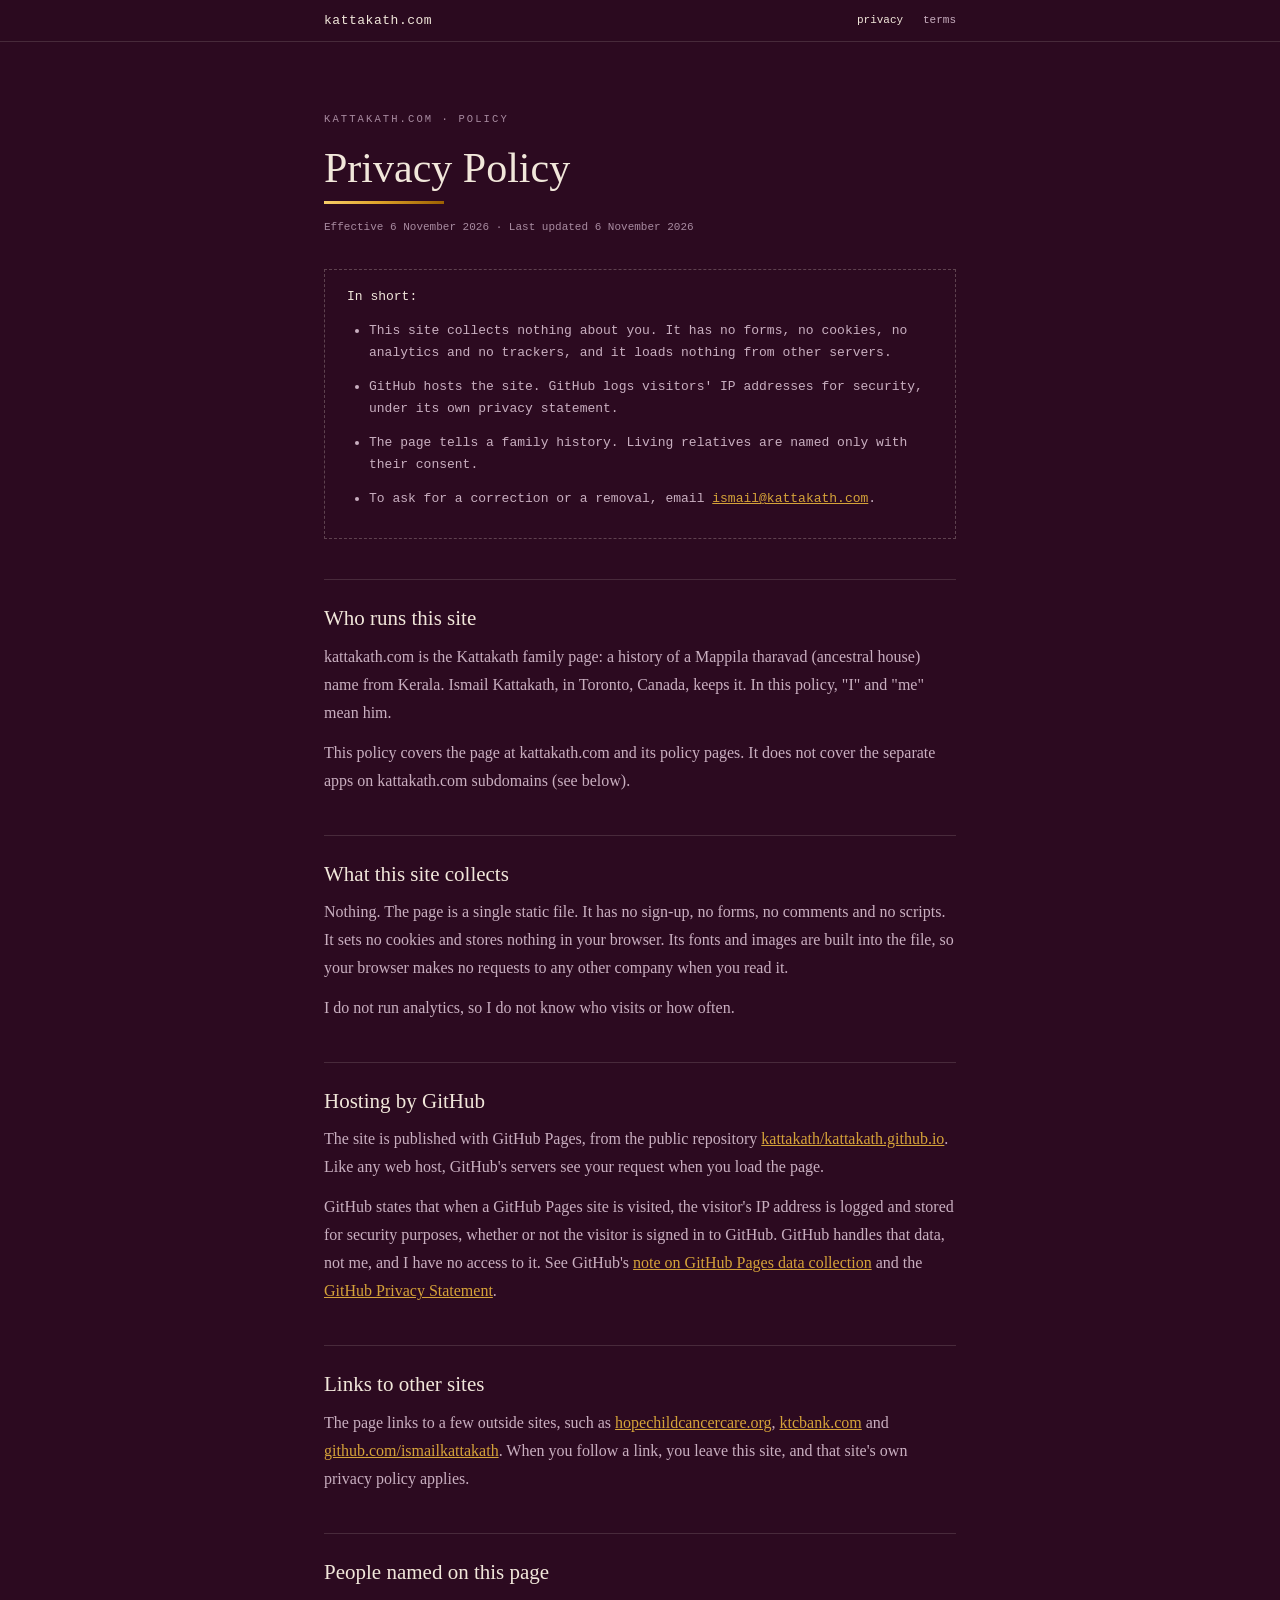
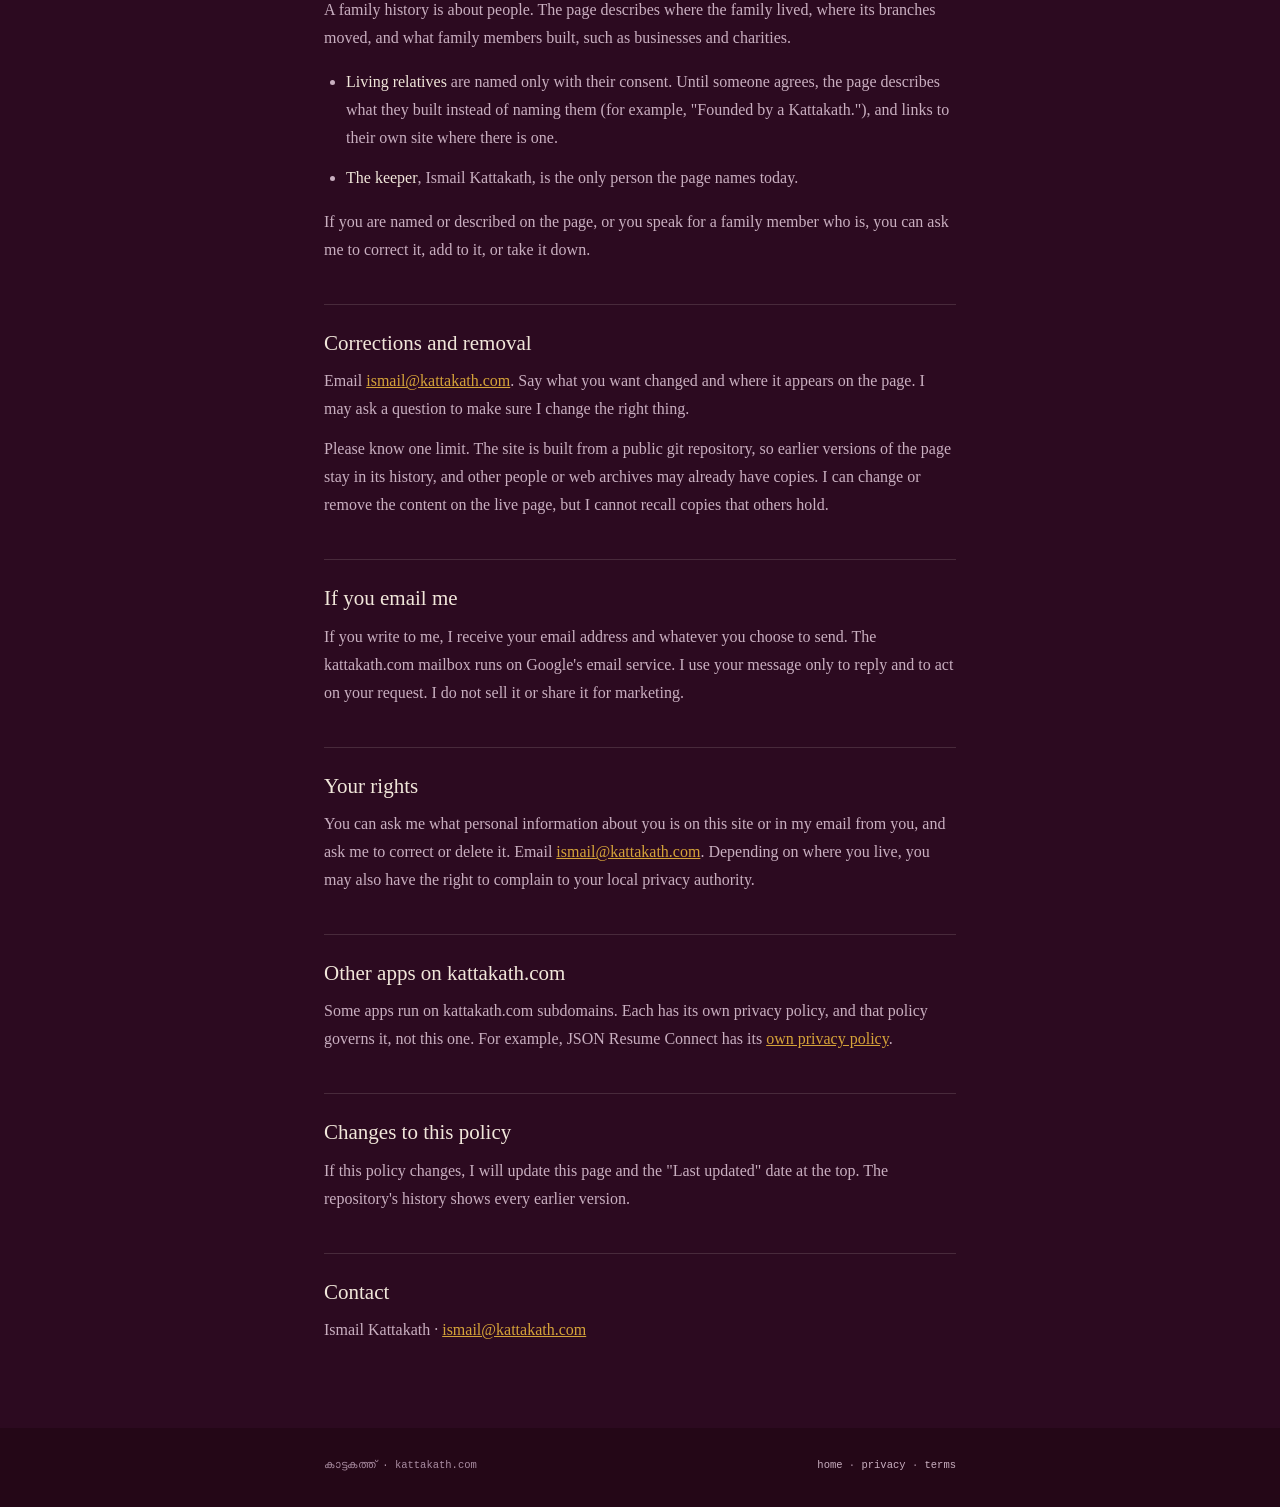
==== privacy-policy/index.html @ f1b9103e "Privacy policy and terms of service; search title and description name the family - /privacy-policy " ====
<!DOCTYPE html><html lang="en"><head><meta charset="utf-8"><meta name="viewport" content="width=device-width, initial-scale=1"><title>Privacy Policy · Kattakath</title><meta name="description" content="How kattakath.com, the Kattakath family history page, handles visitor data and information about the people it names."><link rel="canonical" href="https://kattakath.com/privacy-policy"><link rel="icon" type="image/png" href="/favicon-96x96.png" sizes="96x96"><link rel="icon" type="image/svg+xml" href="/favicon.svg"><link rel="shortcut icon" href="/favicon.ico"><link rel="stylesheet" href="/assets/legal.css"></head><body>
<nav class="nav"><div class="wrap"><a class="home" href="/">kattakath.com</a><span><a href="/privacy-policy" aria-current="page">privacy</a> &nbsp; <a href="/terms-of-service">terms</a></span></div></nav>
<main class="wrap"><div class="eyebrow">kattakath.com · policy</div><h1>Privacy Policy</h1><div class="rule"></div><p class="meta">Effective 6 November 2026 · Last updated 6 November 2026</p>

<div class="summary">
<p><strong>In short:</strong></p>
<ul>
<li>This site collects nothing about you. It has no forms, no cookies, no analytics and no trackers, and it loads nothing from other servers.</li>
<li>GitHub hosts the site. GitHub logs visitors' IP addresses for security, under its own privacy statement.</li>
<li>The page tells a family history. Living relatives are named only with their consent.</li>
<li>To ask for a correction or a removal, email <a href="mailto:ismail@kattakath.com">ismail@kattakath.com</a>.</li>
</ul>
</div>

<h2>Who runs this site</h2>
<p>kattakath.com is the Kattakath family page: a history of a Mappila tharavad (ancestral house) name from Kerala. Ismail Kattakath, in Toronto, Canada, keeps it. In this policy, "I" and "me" mean him.</p>
<p>This policy covers the page at kattakath.com and its policy pages. It does not cover the separate apps on kattakath.com subdomains (see below).</p>

<h2>What this site collects</h2>
<p>Nothing. The page is a single static file. It has no sign-up, no forms, no comments and no scripts. It sets no cookies and stores nothing in your browser. Its fonts and images are built into the file, so your browser makes no requests to any other company when you read it.</p>
<p>I do not run analytics, so I do not know who visits or how often.</p>

<h2>Hosting by GitHub</h2>
<p>The site is published with GitHub Pages, from the public repository <a href="https://github.com/kattakath/kattakath.github.io">kattakath/kattakath.github.io</a>. Like any web host, GitHub's servers see your request when you load the page.</p>
<p>GitHub states that when a GitHub Pages site is visited, the visitor's IP address is logged and stored for security purposes, whether or not the visitor is signed in to GitHub. GitHub handles that data, not me, and I have no access to it. See GitHub's <a href="https://docs.github.com/en/pages/getting-started-with-github-pages/about-github-pages#data-collection">note on GitHub Pages data collection</a> and the <a href="https://docs.github.com/en/site-policy/privacy-policies/github-general-privacy-statement">GitHub Privacy Statement</a>.</p>

<h2>Links to other sites</h2>
<p>The page links to a few outside sites, such as <a href="https://hopechildcancercare.org">hopechildcancercare.org</a>, <a href="https://ktcbank.com">ktcbank.com</a> and <a href="https://github.com/ismailkattakath">github.com/ismailkattakath</a>. When you follow a link, you leave this site, and that site's own privacy policy applies.</p>

<h2>People named on this page</h2>
<p>A family history is about people. The page describes where the family lived, where its branches moved, and what family members built, such as businesses and charities.</p>
<ul>
<li><strong>Living relatives</strong> are named only with their consent. Until someone agrees, the page describes what they built instead of naming them (for example, "Founded by a Kattakath."), and links to their own site where there is one.</li>
<li><strong>The keeper</strong>, Ismail Kattakath, is the only person the page names today.</li>
</ul>
<p>If you are named or described on the page, or you speak for a family member who is, you can ask me to correct it, add to it, or take it down.</p>

<h2>Corrections and removal</h2>
<p>Email <a href="mailto:ismail@kattakath.com">ismail@kattakath.com</a>. Say what you want changed and where it appears on the page. I may ask a question to make sure I change the right thing.</p>
<p>Please know one limit. The site is built from a public git repository, so earlier versions of the page stay in its history, and other people or web archives may already have copies. I can change or remove the content on the live page, but I cannot recall copies that others hold.</p>

<h2>If you email me</h2>
<p>If you write to me, I receive your email address and whatever you choose to send. The kattakath.com mailbox runs on Google's email service. I use your message only to reply and to act on your request. I do not sell it or share it for marketing.</p>

<h2>Your rights</h2>
<p>You can ask me what personal information about you is on this site or in my email from you, and ask me to correct or delete it. Email <a href="mailto:ismail@kattakath.com">ismail@kattakath.com</a>. Depending on where you live, you may also have the right to complain to your local privacy authority.</p>

<h2>Other apps on kattakath.com</h2>
<p>Some apps run on kattakath.com subdomains. Each has its own privacy policy, and that policy governs it, not this one. For example, JSON Resume Connect has its <a href="https://jsonresume-connect.kattakath.com/privacy/">own privacy policy</a>.</p>

<h2>Changes to this policy</h2>
<p>If this policy changes, I will update this page and the "Last updated" date at the top. The repository's history shows every earlier version.</p>

<h2>Contact</h2>
<p>Ismail Kattakath · <a href="mailto:ismail@kattakath.com">ismail@kattakath.com</a></p>
</main>
<footer><div class="wrap"><span>കാട്ടകത്ത് · kattakath.com</span><span><a href="/">home</a> · <a href="/privacy-policy">privacy</a> · <a href="/terms-of-service">terms</a></span></div></footer></body></html>
---- assets/legal.css ----
/* Shared style for the legal pages (/privacy-policy, /terms-of-service).
   Tokens copied from index.html :root — keep the two in step.
   No web fonts here: index.html inlines its own; these pages fall back to
   system serif/mono so they stay small. */
:root{--ground:#2c0a20;--band:#360e28;--footer:#240717;--ivory:#f1e7da;--body:#c9afc0;--muted:#a88ba0;--hairline:hsla(34,45%,90%,.14);--gold:#d5a339;--gold-bright:#e9bc55;--grad-gold:linear-gradient(135deg,#f7cf6a,#dfa32b 45%,#9a5f00);--font-serif:"Spectral",Georgia,"Times New Roman",serif;--font-mono:"IBM Plex Mono",ui-monospace,Menlo,Consolas,monospace;--pad-x:clamp(16px,5vw,64px)}
*{box-sizing:border-box}
html,body{margin:0}
body{background:var(--ground);color:var(--body);font:400 16px/1.75 var(--font-serif);-webkit-font-smoothing:antialiased}
a{color:var(--gold)}a:hover{color:var(--gold-bright)}
.wrap{max-width:760px;margin:0 auto;padding-left:var(--pad-x);padding-right:var(--pad-x)}
.nav{border-bottom:1px solid var(--hairline);background:rgba(44,10,32,.9)}
.nav .wrap{display:flex;flex-wrap:wrap;gap:12px 24px;justify-content:space-between;align-items:center;padding-top:14px;padding-bottom:14px;font:400 11px/1 var(--font-mono)}
.nav a{color:var(--body);text-decoration:none}.nav a:hover,.nav a[aria-current=page]{color:var(--ivory)}
.nav .home{color:var(--ivory);font-size:13px;letter-spacing:.04em}
main{padding-top:clamp(36px,6vw,72px);padding-bottom:clamp(36px,6vw,72px)}
.eyebrow{font:400 10.5px/1 var(--font-mono);letter-spacing:.2em;color:var(--muted);text-transform:uppercase}
h1{font:500 clamp(30px,5vw,42px)/1.2 var(--font-serif);color:var(--ivory);margin:18px 0 8px}
.rule{height:3px;width:120px;background:var(--grad-gold);margin:0 0 14px}
.meta{font:400 11px/1.7 var(--font-mono);color:var(--muted);margin:0 0 32px}
h2{font:500 21px/1.35 var(--font-serif);color:var(--ivory);margin:40px 0 10px;padding-top:24px;border-top:1px solid var(--hairline)}
p,li{margin:0 0 12px}ul{padding-left:22px}
strong{color:var(--ivory);font-weight:500}
code{font:400 13px/1 var(--font-mono);color:var(--ivory)}
.summary{border:1px dashed hsla(34,45%,90%,.25);padding:16px 22px;font:400 13px/1.7 var(--font-mono);color:var(--body)}
.summary ul{margin:8px 0 0}
footer{background:var(--footer);font:400 10.5px/1.8 var(--font-mono);color:var(--muted)}
footer .wrap{padding-top:28px;padding-bottom:32px;display:flex;flex-wrap:wrap;gap:12px 22px;justify-content:space-between}
footer a{color:var(--body);text-decoration:none}footer a:hover{color:var(--ivory)}
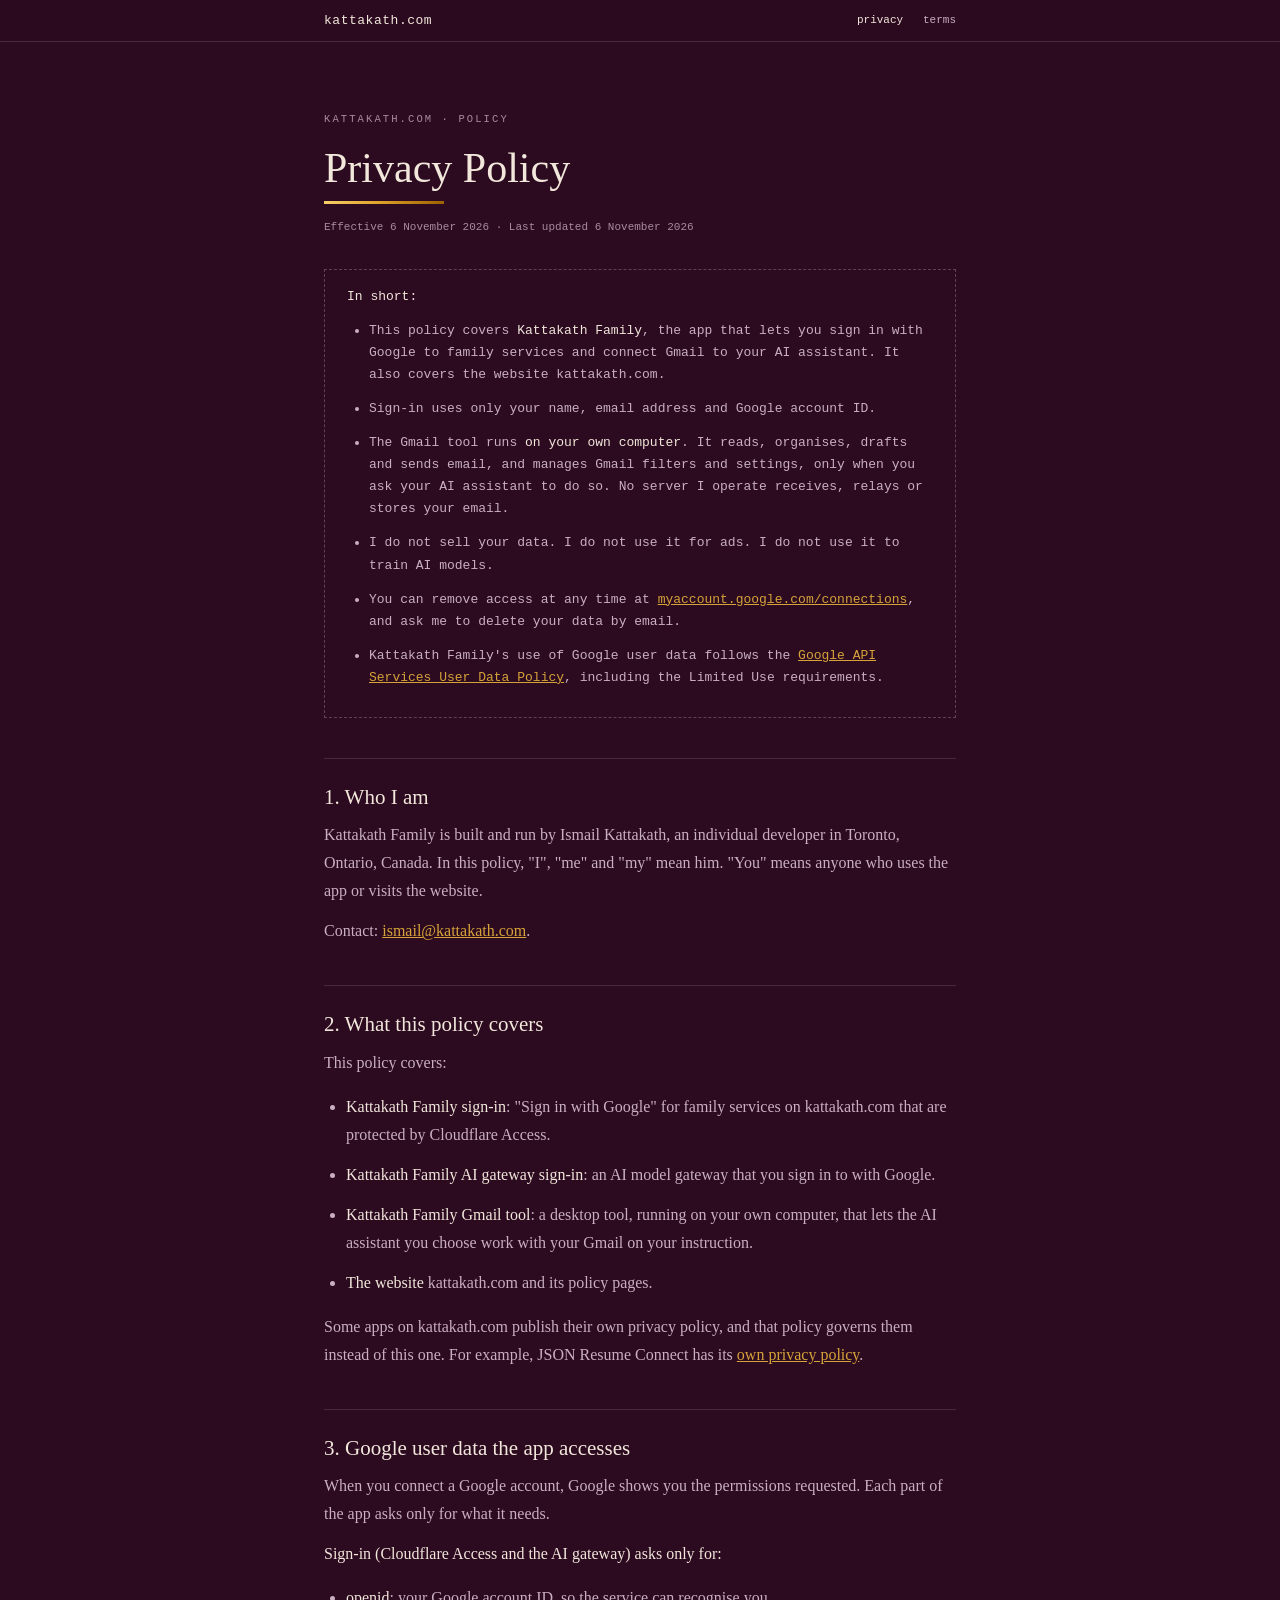
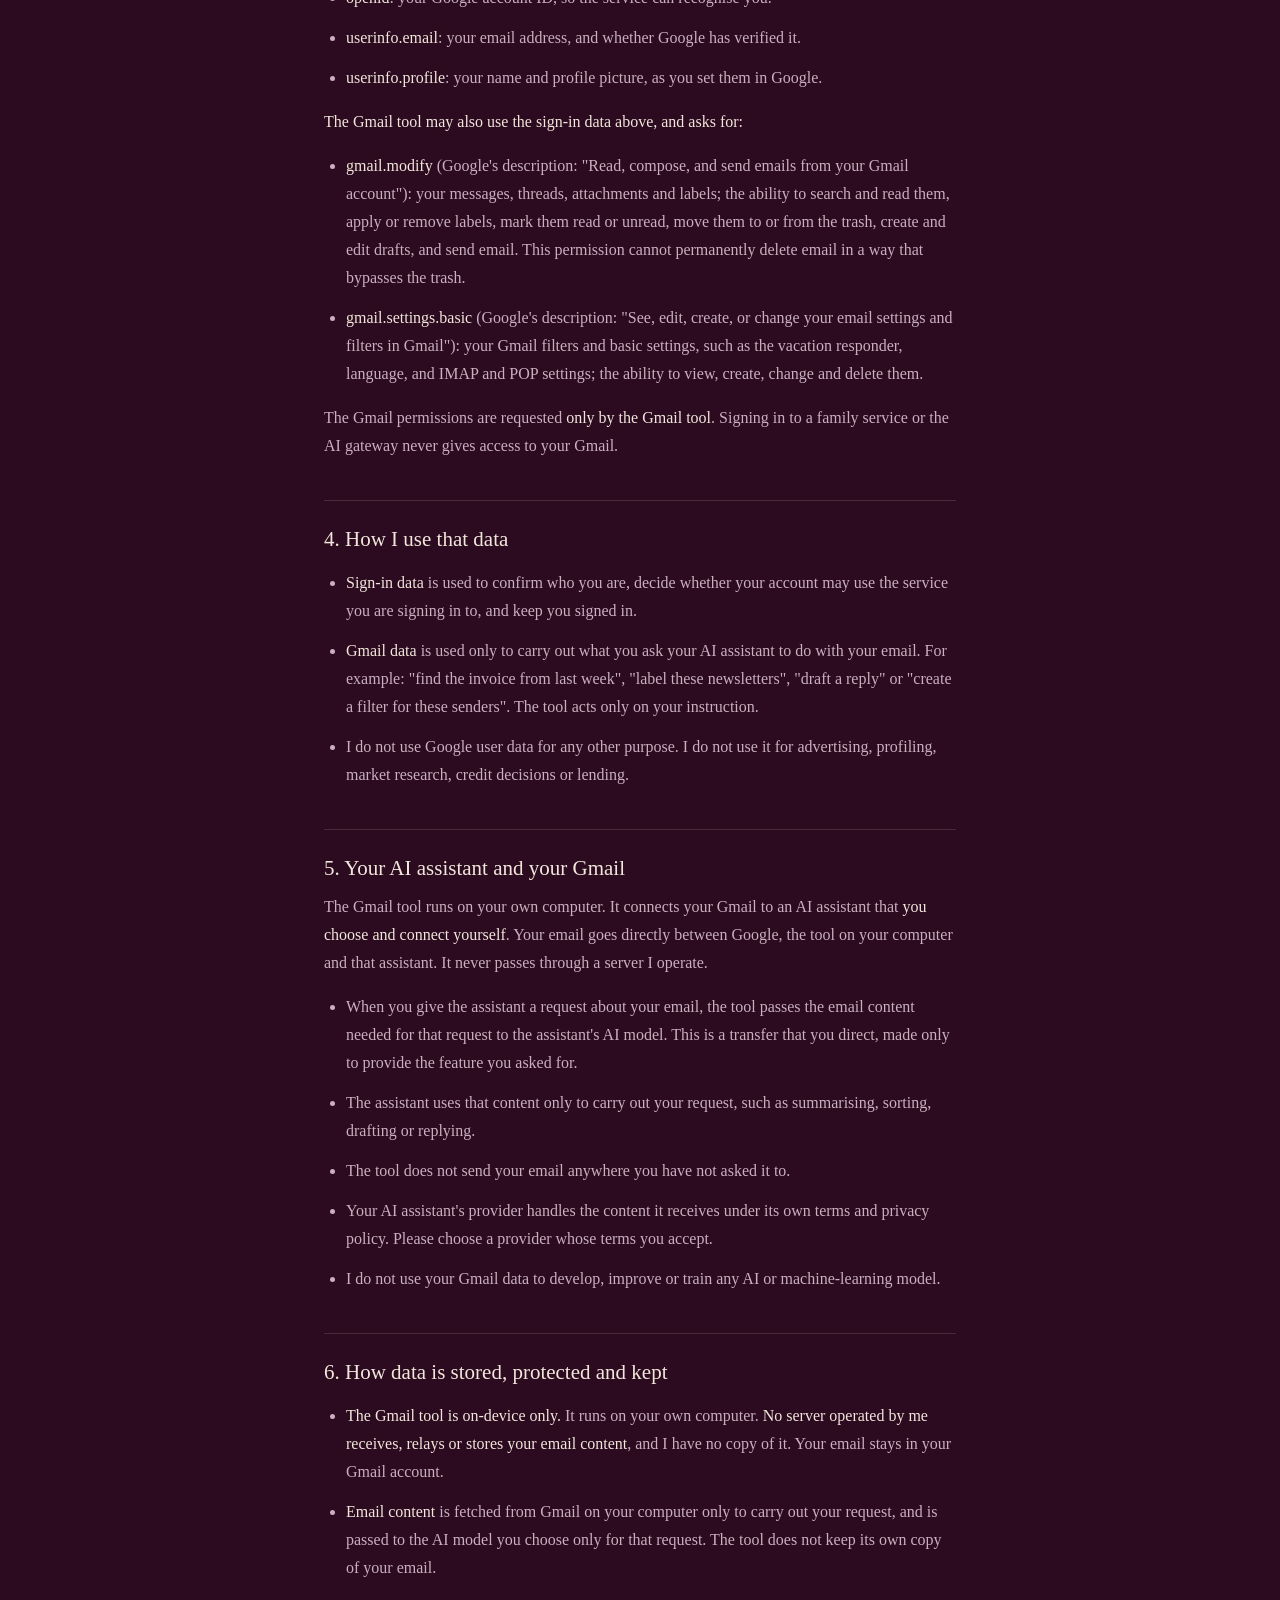
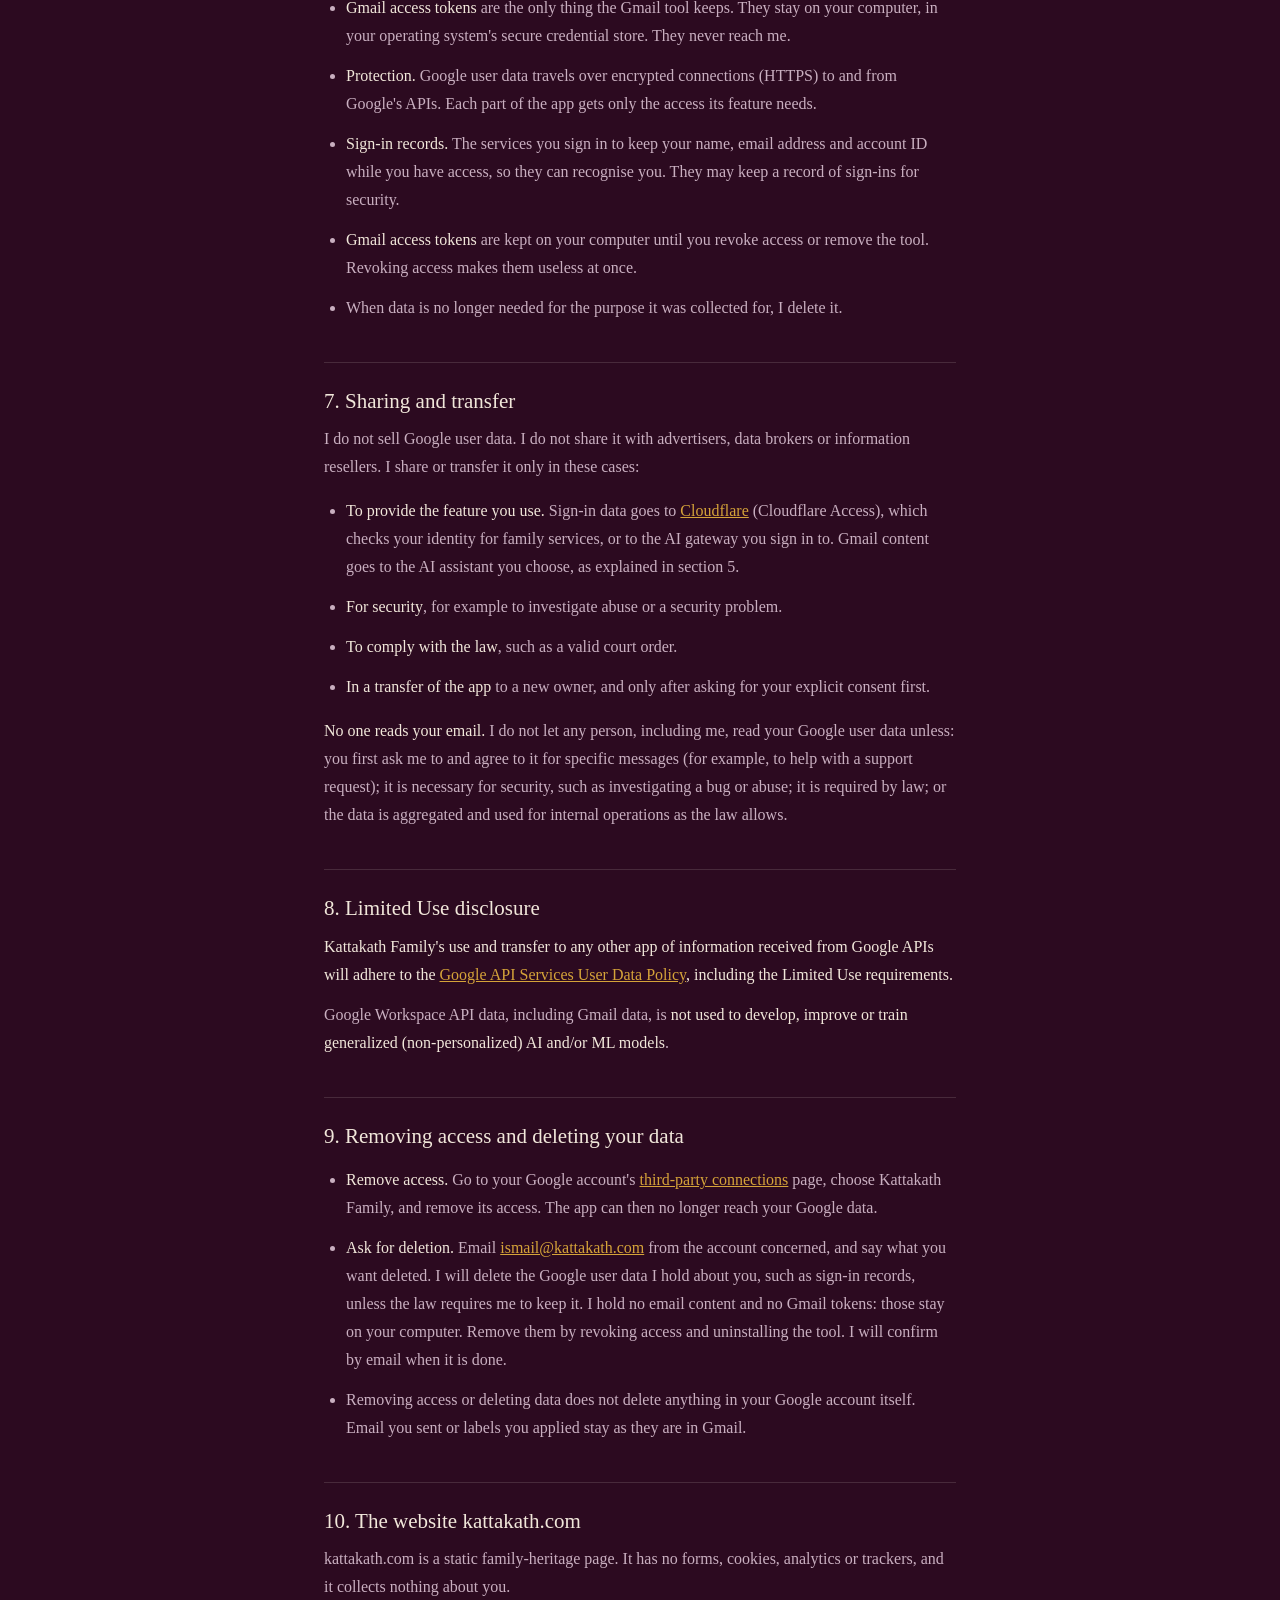
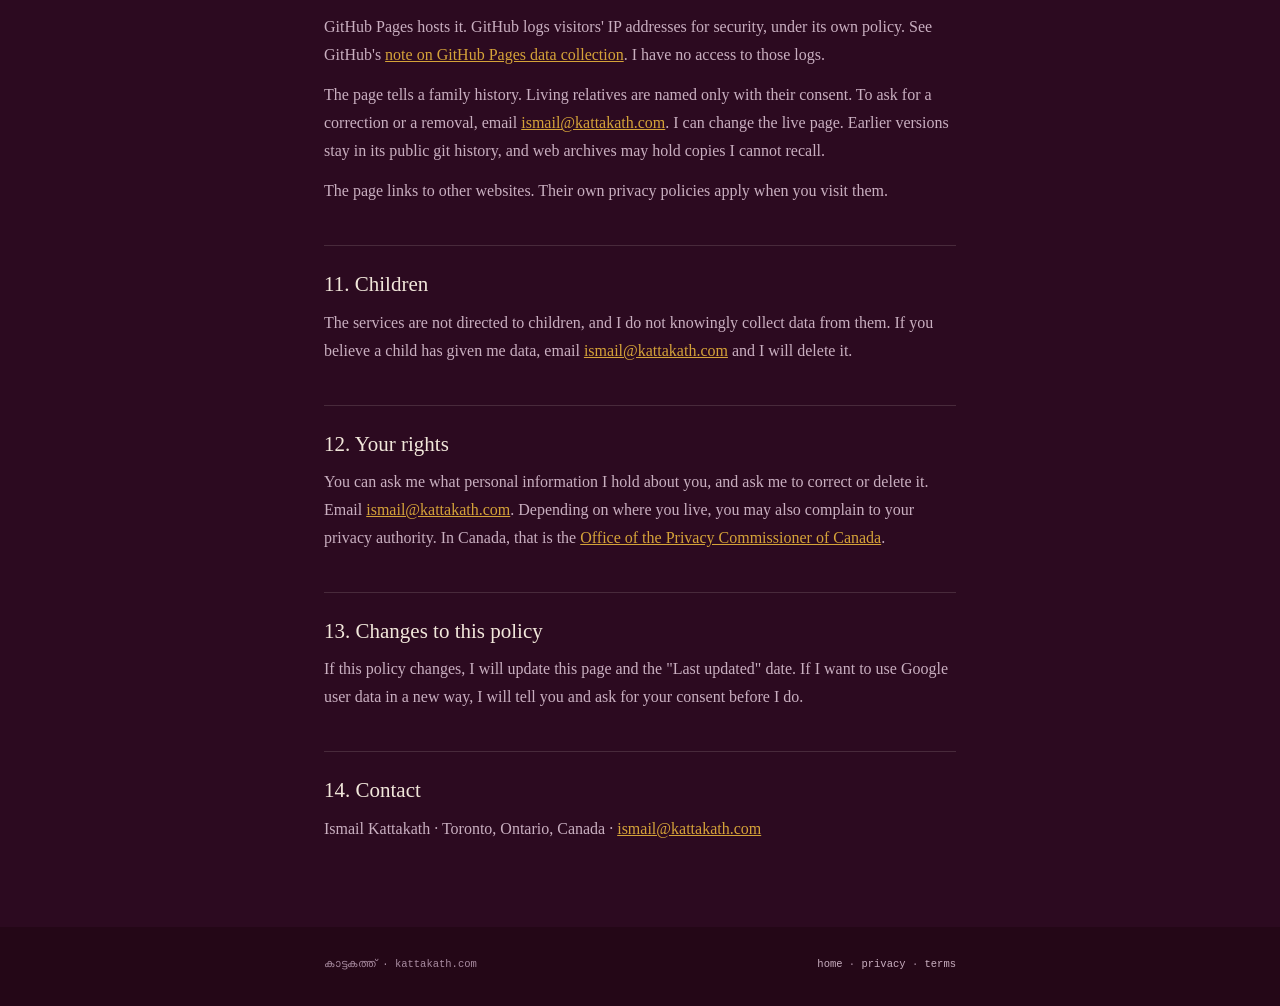
==== commit fbfe5eaa: "OAuth-ready privacy and terms; site-name SEO; research corrections - privacy-policy, terms-of-servic" ====
--- a/privacy-policy/index.html
+++ b/privacy-policy/index.html
@@ -1,57 +1,113 @@
-<!DOCTYPE html><html lang="en"><head><meta charset="utf-8"><meta name="viewport" content="width=device-width, initial-scale=1"><title>Privacy Policy · Kattakath</title><meta name="description" content="How kattakath.com, the Kattakath family history page, handles visitor data and information about the people it names."><link rel="canonical" href="https://kattakath.com/privacy-policy"><link rel="icon" type="image/png" href="/favicon-96x96.png" sizes="96x96"><link rel="icon" type="image/svg+xml" href="/favicon.svg"><link rel="shortcut icon" href="/favicon.ico"><link rel="stylesheet" href="/assets/legal.css"></head><body>
+<!DOCTYPE html><html lang="en"><head><meta charset="utf-8"><meta name="viewport" content="width=device-width, initial-scale=1"><title>Privacy Policy · Kattakath</title><meta name="description" content="Privacy Policy for Kattakath Family: what Google user data its sign-in and Gmail tools access, how that data is used, stored, shared and deleted, and how kattakath.com handles visitors."><link rel="canonical" href="https://kattakath.com/privacy-policy/"><link rel="icon" type="image/png" href="/favicon-96x96.png" sizes="96x96"><link rel="icon" type="image/svg+xml" href="/favicon.svg"><link rel="shortcut icon" href="/favicon.ico"><link rel="stylesheet" href="/assets/legal.css"></head><body>
 <nav class="nav"><div class="wrap"><a class="home" href="/">kattakath.com</a><span><a href="/privacy-policy" aria-current="page">privacy</a> &nbsp; <a href="/terms-of-service">terms</a></span></div></nav>
 <main class="wrap"><div class="eyebrow">kattakath.com · policy</div><h1>Privacy Policy</h1><div class="rule"></div><p class="meta">Effective 6 November 2026 · Last updated 6 November 2026</p>
 
 <div class="summary">
 <p><strong>In short:</strong></p>
 <ul>
-<li>This site collects nothing about you. It has no forms, no cookies, no analytics and no trackers, and it loads nothing from other servers.</li>
-<li>GitHub hosts the site. GitHub logs visitors' IP addresses for security, under its own privacy statement.</li>
-<li>The page tells a family history. Living relatives are named only with their consent.</li>
-<li>To ask for a correction or a removal, email <a href="mailto:ismail@kattakath.com">ismail@kattakath.com</a>.</li>
+<li>This policy covers <strong>Kattakath Family</strong>, the app that lets you sign in with Google to family services and connect Gmail to your AI assistant. It also covers the website kattakath.com.</li>
+<li>Sign-in uses only your name, email address and Google account ID.</li>
+<li>The Gmail tool runs <strong>on your own computer</strong>. It reads, organises, drafts and sends email, and manages Gmail filters and settings, only when you ask your AI assistant to do so. No server I operate receives, relays or stores your email.</li>
+<li>I do not sell your data. I do not use it for ads. I do not use it to train AI models.</li>
+<li>You can remove access at any time at <a href="https://myaccount.google.com/connections">myaccount.google.com/connections</a>, and ask me to delete your data by email.</li>
+<li>Kattakath Family's use of Google user data follows the <a href="https://developers.google.com/terms/api-services-user-data-policy">Google API Services User Data Policy</a>, including the Limited Use requirements.</li>
 </ul>
 </div>
 
-<h2>Who runs this site</h2>
-<p>kattakath.com is the Kattakath family page: a history of a Mappila tharavad (ancestral house) name from Kerala. Ismail Kattakath, in Toronto, Canada, keeps it. In this policy, "I" and "me" mean him.</p>
-<p>This policy covers the page at kattakath.com and its policy pages. It does not cover the separate apps on kattakath.com subdomains (see below).</p>
+<h2>1. Who I am</h2>
+<p>Kattakath Family is built and run by Ismail Kattakath, an individual developer in Toronto, Ontario, Canada. In this policy, "I", "me" and "my" mean him. "You" means anyone who uses the app or visits the website.</p>
+<p>Contact: <a href="mailto:ismail@kattakath.com">ismail@kattakath.com</a>.</p>
 
-<h2>What this site collects</h2>
-<p>Nothing. The page is a single static file. It has no sign-up, no forms, no comments and no scripts. It sets no cookies and stores nothing in your browser. Its fonts and images are built into the file, so your browser makes no requests to any other company when you read it.</p>
-<p>I do not run analytics, so I do not know who visits or how often.</p>
+<h2>2. What this policy covers</h2>
+<p>This policy covers:</p>
+<ul>
+<li><strong>Kattakath Family sign-in</strong>: "Sign in with Google" for family services on kattakath.com that are protected by Cloudflare Access.</li>
+<li><strong>Kattakath Family AI gateway sign-in</strong>: an AI model gateway that you sign in to with Google.</li>
+<li><strong>Kattakath Family Gmail tool</strong>: a desktop tool, running on your own computer, that lets the AI assistant you choose work with your Gmail on your instruction.</li>
+<li><strong>The website</strong> kattakath.com and its policy pages.</li>
+</ul>
+<p>Some apps on kattakath.com publish their own privacy policy, and that policy governs them instead of this one. For example, JSON Resume Connect has its <a href="https://jsonresume-connect.kattakath.com/privacy/">own privacy policy</a>.</p>
 
-<h2>Hosting by GitHub</h2>
-<p>The site is published with GitHub Pages, from the public repository <a href="https://github.com/kattakath/kattakath.github.io">kattakath/kattakath.github.io</a>. Like any web host, GitHub's servers see your request when you load the page.</p>
-<p>GitHub states that when a GitHub Pages site is visited, the visitor's IP address is logged and stored for security purposes, whether or not the visitor is signed in to GitHub. GitHub handles that data, not me, and I have no access to it. See GitHub's <a href="https://docs.github.com/en/pages/getting-started-with-github-pages/about-github-pages#data-collection">note on GitHub Pages data collection</a> and the <a href="https://docs.github.com/en/site-policy/privacy-policies/github-general-privacy-statement">GitHub Privacy Statement</a>.</p>
+<h2>3. Google user data the app accesses</h2>
+<p>When you connect a Google account, Google shows you the permissions requested. Each part of the app asks only for what it needs.</p>
+<p><strong>Sign-in (Cloudflare Access and the AI gateway) asks only for:</strong></p>
+<ul>
+<li><strong>openid</strong>: your Google account ID, so the service can recognise you.</li>
+<li><strong>userinfo.email</strong>: your email address, and whether Google has verified it.</li>
+<li><strong>userinfo.profile</strong>: your name and profile picture, as you set them in Google.</li>
+</ul>
+<p><strong>The Gmail tool may also use the sign-in data above, and asks for:</strong></p>
+<ul>
+<li><strong>gmail.modify</strong> (Google's description: "Read, compose, and send emails from your Gmail account"): your messages, threads, attachments and labels; the ability to search and read them, apply or remove labels, mark them read or unread, move them to or from the trash, create and edit drafts, and send email. This permission cannot permanently delete email in a way that bypasses the trash.</li>
+<li><strong>gmail.settings.basic</strong> (Google's description: "See, edit, create, or change your email settings and filters in Gmail"): your Gmail filters and basic settings, such as the vacation responder, language, and IMAP and POP settings; the ability to view, create, change and delete them.</li>
+</ul>
+<p>The Gmail permissions are requested <strong>only by the Gmail tool</strong>. Signing in to a family service or the AI gateway never gives access to your Gmail.</p>
 
-<h2>Links to other sites</h2>
-<p>The page links to a few outside sites, such as <a href="https://hopechildcancercare.org">hopechildcancercare.org</a>, <a href="https://ktcbank.com">ktcbank.com</a> and <a href="https://github.com/ismailkattakath">github.com/ismailkattakath</a>. When you follow a link, you leave this site, and that site's own privacy policy applies.</p>
+<h2>4. How I use that data</h2>
+<ul>
+<li><strong>Sign-in data</strong> is used to confirm who you are, decide whether your account may use the service you are signing in to, and keep you signed in.</li>
+<li><strong>Gmail data</strong> is used only to carry out what you ask your AI assistant to do with your email. For example: "find the invoice from last week", "label these newsletters", "draft a reply" or "create a filter for these senders". The tool acts only on your instruction.</li>
+<li>I do not use Google user data for any other purpose. I do not use it for advertising, profiling, market research, credit decisions or lending.</li>
+</ul>
 
-<h2>People named on this page</h2>
-<p>A family history is about people. The page describes where the family lived, where its branches moved, and what family members built, such as businesses and charities.</p>
+<h2>5. Your AI assistant and your Gmail</h2>
+<p>The Gmail tool runs on your own computer. It connects your Gmail to an AI assistant that <strong>you choose and connect yourself</strong>. Your email goes directly between Google, the tool on your computer and that assistant. It never passes through a server I operate.</p>
 <ul>
-<li><strong>Living relatives</strong> are named only with their consent. Until someone agrees, the page describes what they built instead of naming them (for example, "Founded by a Kattakath."), and links to their own site where there is one.</li>
-<li><strong>The keeper</strong>, Ismail Kattakath, is the only person the page names today.</li>
+<li>When you give the assistant a request about your email, the tool passes the email content needed for that request to the assistant's AI model. This is a transfer that you direct, made only to provide the feature you asked for.</li>
+<li>The assistant uses that content only to carry out your request, such as summarising, sorting, drafting or replying.</li>
+<li>The tool does not send your email anywhere you have not asked it to.</li>
+<li>Your AI assistant's provider handles the content it receives under its own terms and privacy policy. Please choose a provider whose terms you accept.</li>
+<li>I do not use your Gmail data to develop, improve or train any AI or machine-learning model.</li>
 </ul>
-<p>If you are named or described on the page, or you speak for a family member who is, you can ask me to correct it, add to it, or take it down.</p>
 
-<h2>Corrections and removal</h2>
-<p>Email <a href="mailto:ismail@kattakath.com">ismail@kattakath.com</a>. Say what you want changed and where it appears on the page. I may ask a question to make sure I change the right thing.</p>
-<p>Please know one limit. The site is built from a public git repository, so earlier versions of the page stay in its history, and other people or web archives may already have copies. I can change or remove the content on the live page, but I cannot recall copies that others hold.</p>
+<h2>6. How data is stored, protected and kept</h2>
+<ul>
+<li><strong>The Gmail tool is on-device only.</strong> It runs on your own computer. <strong>No server operated by me receives, relays or stores your email content</strong>, and I have no copy of it. Your email stays in your Gmail account.</li>
+<li><strong>Email content</strong> is fetched from Gmail on your computer only to carry out your request, and is passed to the AI model you choose only for that request. The tool does not keep its own copy of your email.</li>
+<li><strong>Gmail access tokens</strong> are the only thing the Gmail tool keeps. They stay on your computer, in your operating system's secure credential store. They never reach me.</li>
+<li><strong>Protection.</strong> Google user data travels over encrypted connections (HTTPS) to and from Google's APIs. Each part of the app gets only the access its feature needs.</li>
+<li><strong>Sign-in records.</strong> The services you sign in to keep your name, email address and account ID while you have access, so they can recognise you. They may keep a record of sign-ins for security.</li>
+<li><strong>Gmail access tokens</strong> are kept on your computer until you revoke access or remove the tool. Revoking access makes them useless at once.</li>
+<li>When data is no longer needed for the purpose it was collected for, I delete it.</li>
+</ul>
 
-<h2>If you email me</h2>
-<p>If you write to me, I receive your email address and whatever you choose to send. The kattakath.com mailbox runs on Google's email service. I use your message only to reply and to act on your request. I do not sell it or share it for marketing.</p>
+<h2>7. Sharing and transfer</h2>
+<p>I do not sell Google user data. I do not share it with advertisers, data brokers or information resellers. I share or transfer it only in these cases:</p>
+<ul>
+<li><strong>To provide the feature you use.</strong> Sign-in data goes to <a href="https://www.cloudflare.com/privacypolicy/">Cloudflare</a> (Cloudflare Access), which checks your identity for family services, or to the AI gateway you sign in to. Gmail content goes to the AI assistant you choose, as explained in section 5.</li>
+<li><strong>For security</strong>, for example to investigate abuse or a security problem.</li>
+<li><strong>To comply with the law</strong>, such as a valid court order.</li>
+<li><strong>In a transfer of the app</strong> to a new owner, and only after asking for your explicit consent first.</li>
+</ul>
+<p><strong>No one reads your email.</strong> I do not let any person, including me, read your Google user data unless: you first ask me to and agree to it for specific messages (for example, to help with a support request); it is necessary for security, such as investigating a bug or abuse; it is required by law; or the data is aggregated and used for internal operations as the law allows.</p>
 
-<h2>Your rights</h2>
-<p>You can ask me what personal information about you is on this site or in my email from you, and ask me to correct or delete it. Email <a href="mailto:ismail@kattakath.com">ismail@kattakath.com</a>. Depending on where you live, you may also have the right to complain to your local privacy authority.</p>
+<h2>8. Limited Use disclosure</h2>
+<p><strong>Kattakath Family's use and transfer to any other app of information received from Google APIs will adhere to the <a href="https://developers.google.com/terms/api-services-user-data-policy">Google API Services User Data Policy</a>, including the Limited Use requirements.</strong></p>
+<p>Google Workspace API data, including Gmail data, is <strong>not used to develop, improve or train generalized (non-personalized) AI and/or ML models</strong>.</p>
 
-<h2>Other apps on kattakath.com</h2>
-<p>Some apps run on kattakath.com subdomains. Each has its own privacy policy, and that policy governs it, not this one. For example, JSON Resume Connect has its <a href="https://jsonresume-connect.kattakath.com/privacy/">own privacy policy</a>.</p>
+<h2>9. Removing access and deleting your data</h2>
+<ul>
+<li><strong>Remove access.</strong> Go to your Google account's <a href="https://myaccount.google.com/connections">third-party connections</a> page, choose Kattakath Family, and remove its access. The app can then no longer reach your Google data.</li>
+<li><strong>Ask for deletion.</strong> Email <a href="mailto:ismail@kattakath.com">ismail@kattakath.com</a> from the account concerned, and say what you want deleted. I will delete the Google user data I hold about you, such as sign-in records, unless the law requires me to keep it. I hold no email content and no Gmail tokens: those stay on your computer. Remove them by revoking access and uninstalling the tool. I will confirm by email when it is done.</li>
+<li>Removing access or deleting data does not delete anything in your Google account itself. Email you sent or labels you applied stay as they are in Gmail.</li>
+</ul>
 
-<h2>Changes to this policy</h2>
-<p>If this policy changes, I will update this page and the "Last updated" date at the top. The repository's history shows every earlier version.</p>
+<h2>10. The website kattakath.com</h2>
+<p>kattakath.com is a static family-heritage page. It has no forms, cookies, analytics or trackers, and it collects nothing about you.</p>
+<p>GitHub Pages hosts it. GitHub logs visitors' IP addresses for security, under its own policy. See GitHub's <a href="https://docs.github.com/en/pages/getting-started-with-github-pages/about-github-pages#data-collection">note on GitHub Pages data collection</a>. I have no access to those logs.</p>
+<p>The page tells a family history. Living relatives are named only with their consent. To ask for a correction or a removal, email <a href="mailto:ismail@kattakath.com">ismail@kattakath.com</a>. I can change the live page. Earlier versions stay in its public git history, and web archives may hold copies I cannot recall.</p>
+<p>The page links to other websites. Their own privacy policies apply when you visit them.</p>
 
-<h2>Contact</h2>
-<p>Ismail Kattakath · <a href="mailto:ismail@kattakath.com">ismail@kattakath.com</a></p>
+<h2>11. Children</h2>
+<p>The services are not directed to children, and I do not knowingly collect data from them. If you believe a child has given me data, email <a href="mailto:ismail@kattakath.com">ismail@kattakath.com</a> and I will delete it.</p>
+
+<h2>12. Your rights</h2>
+<p>You can ask me what personal information I hold about you, and ask me to correct or delete it. Email <a href="mailto:ismail@kattakath.com">ismail@kattakath.com</a>. Depending on where you live, you may also complain to your privacy authority. In Canada, that is the <a href="https://www.priv.gc.ca/en/">Office of the Privacy Commissioner of Canada</a>.</p>
+
+<h2>13. Changes to this policy</h2>
+<p>If this policy changes, I will update this page and the "Last updated" date. If I want to use Google user data in a new way, I will tell you and ask for your consent before I do.</p>
+
+<h2>14. Contact</h2>
+<p>Ismail Kattakath · Toronto, Ontario, Canada · <a href="mailto:ismail@kattakath.com">ismail@kattakath.com</a></p>
 </main>
 <footer><div class="wrap"><span>കാട്ടകത്ത് · kattakath.com</span><span><a href="/">home</a> · <a href="/privacy-policy">privacy</a> · <a href="/terms-of-service">terms</a></span></div></footer></body></html>
